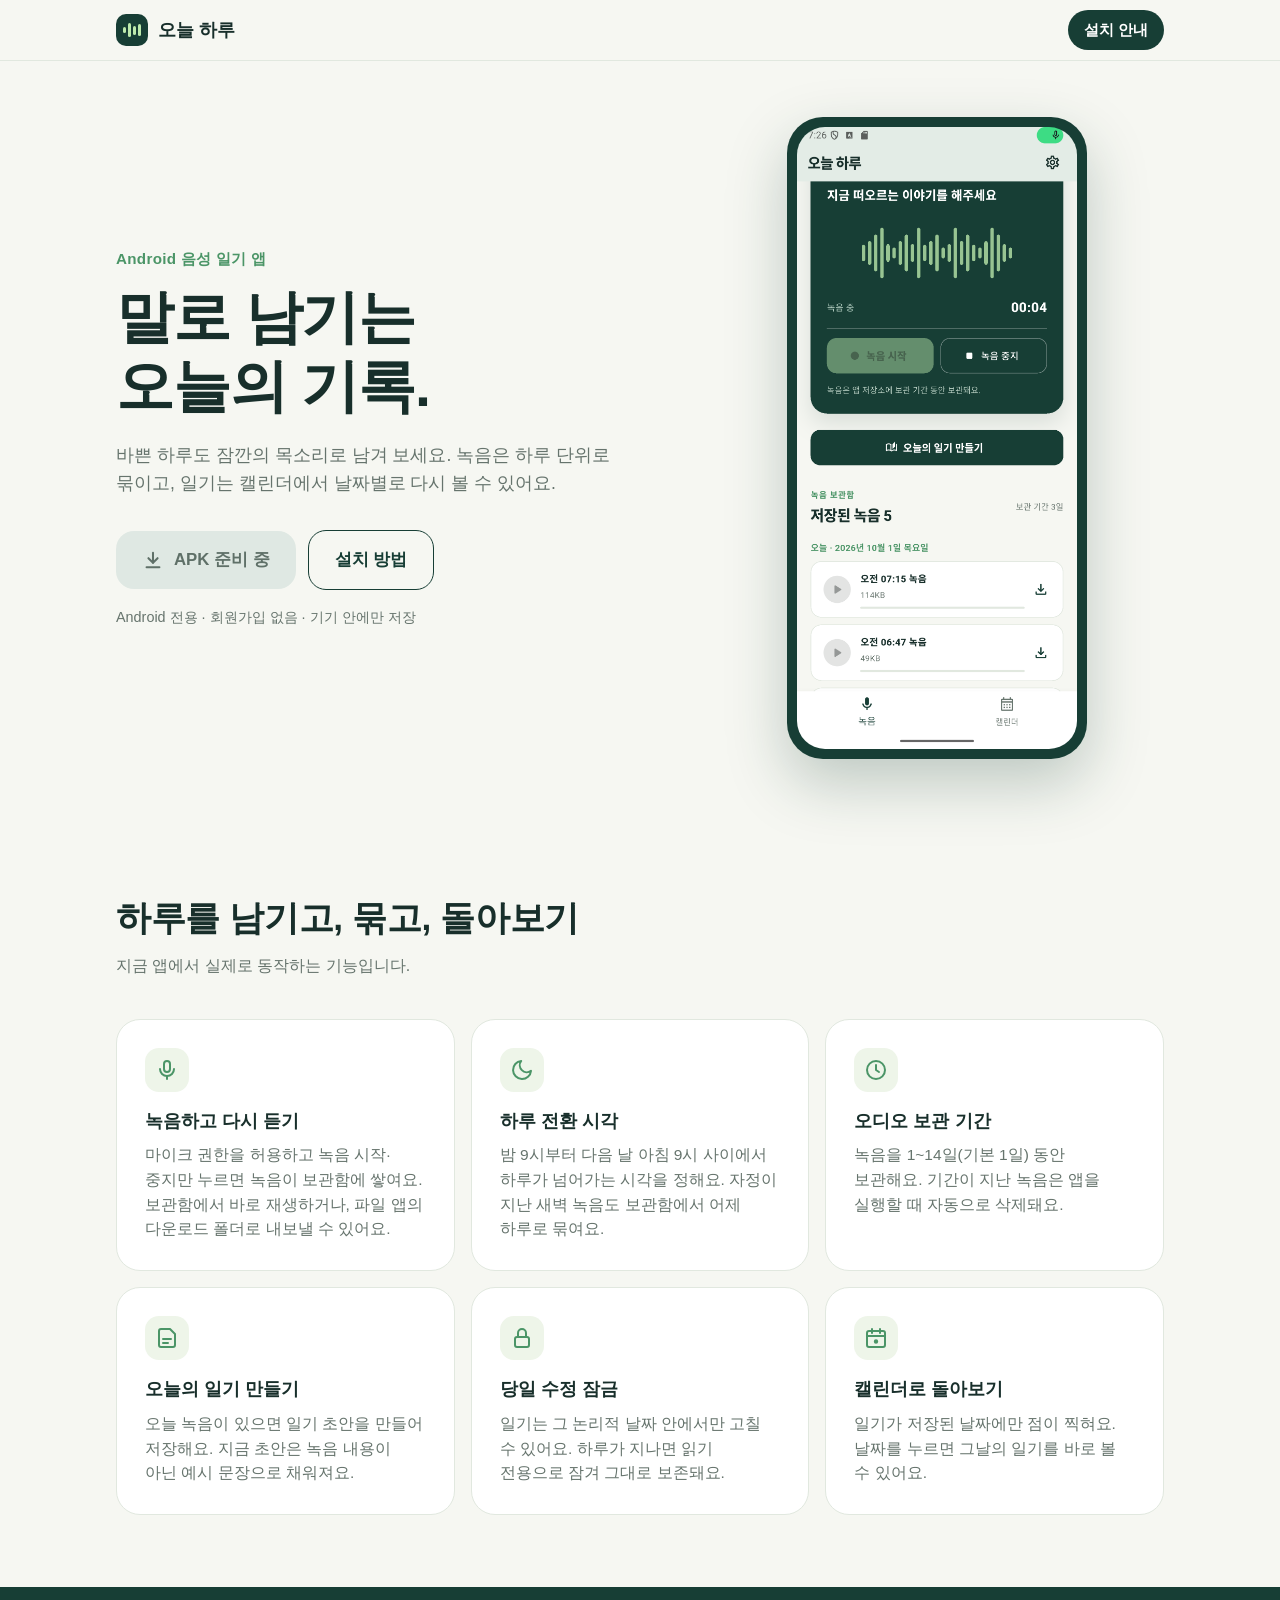
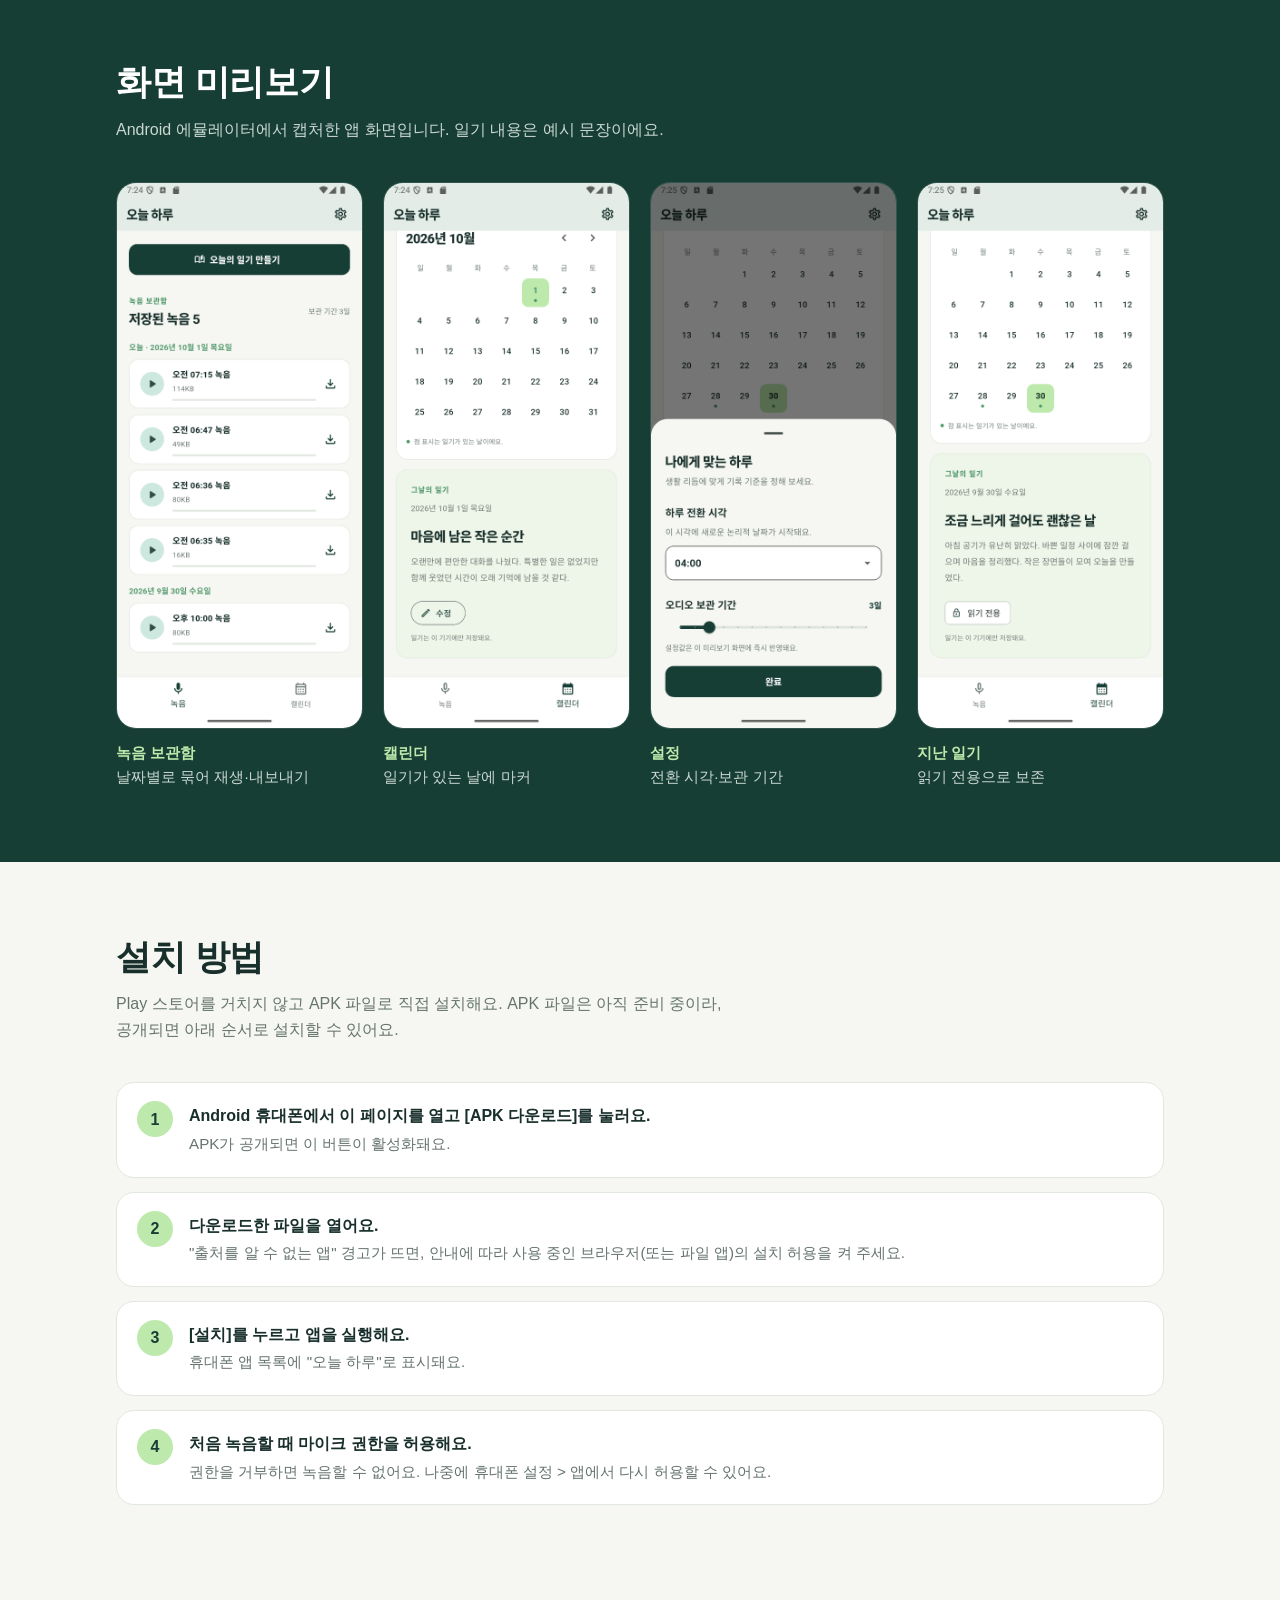
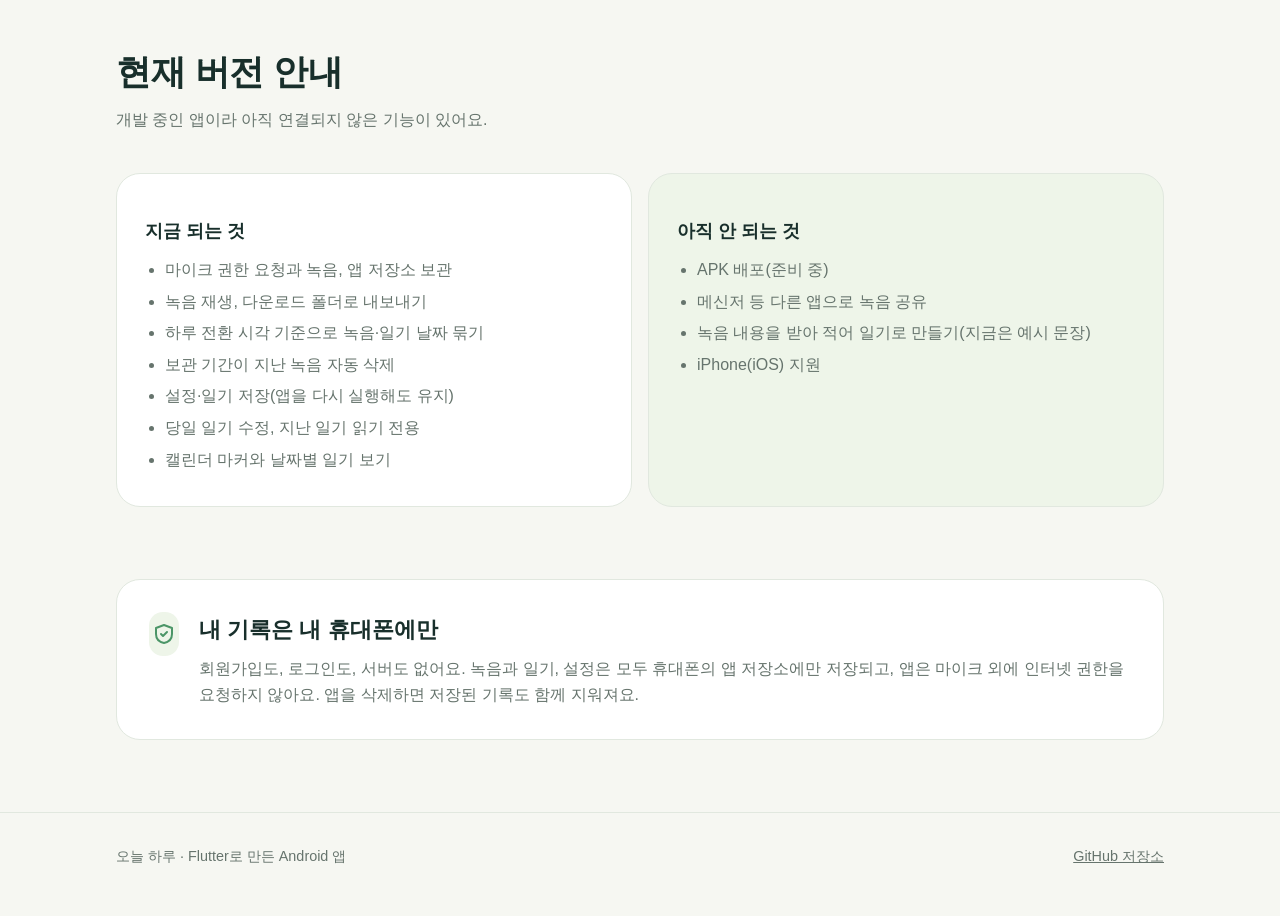
==== site/index.html @ 6d1b0fe7 "2일차 오늘하루 앱: 녹음·재생·내보내기, 로컬 저장, 랜딩 페이지 - 도메인 레이어(논리적 날짜, 당일 수정 잠금, 오디오 보관 기간)와 단위 테스트 하네스 - Android 마" ====
<!doctype html>
<html lang="ko">
<head>
  <meta charset="utf-8">
  <meta name="viewport" content="width=device-width, initial-scale=1">
  <title>오늘 하루 — 목소리로 남기는 하루 기록</title>
  <meta name="description" content="목소리로 하루를 녹음하고, 일기로 정리해 캘린더에서 돌아보는 Android 앱. 회원가입·서버 없이 기기 안에만 저장합니다.">
  <style>
    /* 앱 테마(lib/core/theme/app_theme.dart)와 같은 색상 */
    :root {
      --forest: #173E35;
      --background: #F6F7F2;
      --mint: #BDEAAC;
      --ink: #182F2B;
      --green: #4B9567;
      --soft-green: #EEF5E9;
      --muted: #66746D;
      --border: #E1E8DF;
      --surface: #FFFFFF;
      --radius: 24px;
      --max: 1080px;
    }
    * { box-sizing: border-box; }
    html { scroll-behavior: smooth; }
    [id] { scroll-margin-top: 76px; }
    body {
      margin: 0;
      background: var(--background);
      color: var(--ink);
      /* 외부 폰트 서버를 쓰지 않고 기기 기본 글꼴을 사용 */
      font-family: -apple-system, BlinkMacSystemFont, "Apple SD Gothic Neo", "Malgun Gothic", "Noto Sans KR", "Segoe UI", Roboto, sans-serif;
      line-height: 1.6;
      word-break: keep-all;
      overflow-wrap: break-word;
    }
    a { color: inherit; }
    img { max-width: 100%; height: auto; display: block; }
    .wrap { width: 100%; max-width: var(--max); margin: 0 auto; padding: 0 16px; }

    /* 상단 바 */
    header {
      position: sticky; top: 0; z-index: 10;
      background: rgba(246, 247, 242, 0.92);
      backdrop-filter: blur(8px);
      border-bottom: 1px solid var(--border);
    }
    header .wrap { display: flex; align-items: center; justify-content: space-between; height: 60px; }
    .brand { display: flex; align-items: center; gap: 10px; font-weight: 800; font-size: 1.15rem; text-decoration: none; }
    .brand-mark {
      width: 32px; height: 32px; border-radius: 10px; background: var(--forest);
      display: grid; place-items: center;
    }
    .brand-mark span { display: flex; gap: 2px; align-items: center; height: 14px; }
    .brand-mark i { width: 3px; background: var(--mint); border-radius: 2px; }
    .header-link {
      font-size: 0.95rem; font-weight: 700; text-decoration: none;
      padding: 8px 16px; border-radius: 999px; background: var(--forest); color: #fff;
    }

    /* 첫 화면 */
    .hero { padding: 56px 0 64px; }
    .hero .wrap { display: grid; gap: 40px; align-items: center; grid-template-columns: 1.1fr 0.9fr; }
    .eyebrow { color: var(--green); font-weight: 800; font-size: 0.95rem; letter-spacing: 0.02em; margin: 0 0 12px; }
    h1 { font-size: clamp(2.2rem, 6vw, 3.6rem); line-height: 1.2; margin: 0 0 20px; letter-spacing: -0.02em; }
    .lead { font-size: 1.1rem; color: var(--muted); margin: 0 0 32px; max-width: 32em; }
    .actions { display: flex; flex-wrap: wrap; gap: 12px; align-items: center; }
    .btn {
      display: inline-flex; align-items: center; gap: 10px; text-decoration: none;
      font-weight: 800; font-size: 1.05rem; padding: 16px 26px; border-radius: 18px;
    }
    .btn-primary { background: var(--forest); color: #fff; }
    .btn-primary:hover { background: #0f2c25; }
    .btn-ghost { border: 1.5px solid var(--forest); color: var(--forest); }
    .btn-disabled { background: #dfe8e3; color: #5f7068; cursor: not-allowed; }
    .btn svg { width: 22px; height: 22px; }
    .note { color: var(--muted); font-size: 0.9rem; margin: 16px 0 0; }
    .phone {
      justify-self: center; width: 300px; max-width: 100%;
      border-radius: 36px; padding: 10px; background: var(--forest);
      box-shadow: 0 24px 60px rgba(23, 62, 53, 0.25);
    }
    .phone img { border-radius: 28px; }

    /* 섹션 공통 */
    section { padding: 72px 0; }
    .section-title { font-size: clamp(1.6rem, 4vw, 2.2rem); line-height: 1.3; margin: 0 0 12px; letter-spacing: -0.01em; }
    .section-lead { color: var(--muted); margin: 0 0 40px; max-width: 40em; }

    /* 기능 */
    .features { display: grid; gap: 16px; grid-template-columns: repeat(3, 1fr); }
    .card {
      background: var(--surface); border: 1px solid var(--border);
      border-radius: var(--radius); padding: 28px;
    }
    .card h3 { margin: 14px 0 8px; font-size: 1.15rem; }
    .card p { margin: 0; color: var(--muted); font-size: 0.97rem; }
    .icon {
      width: 44px; height: 44px; border-radius: 14px; background: var(--soft-green);
      display: grid; place-items: center; color: var(--green);
    }
    .icon svg { width: 24px; height: 24px; }

    /* 화면 미리보기 */
    .screens-section { background: var(--forest); color: #fff; }
    .screens-section .section-lead { color: #c9d8d1; }
    .screens { display: grid; gap: 20px; grid-template-columns: repeat(4, 1fr); }
    .screens figure { margin: 0; }
    .screens img { border-radius: 20px; border: 1px solid rgba(255, 255, 255, 0.12); }
    .screens figcaption { margin-top: 12px; font-size: 0.95rem; color: #c9d8d1; }
    .screens figcaption strong { display: block; color: var(--mint); }

    /* 설치 방법 */
    .steps { list-style: none; padding: 0; margin: 0; display: grid; gap: 14px; counter-reset: step; }
    .steps li {
      counter-increment: step; position: relative;
      background: var(--surface); border: 1px solid var(--border); border-radius: 18px;
      padding: 20px 20px 20px 72px;
    }
    .steps li::before {
      content: counter(step); position: absolute; left: 20px; top: 18px;
      width: 36px; height: 36px; border-radius: 50%; background: var(--mint); color: var(--forest);
      font-weight: 800; display: grid; place-items: center;
    }
    .steps strong { display: block; margin-bottom: 2px; }
    .steps span { color: var(--muted); font-size: 0.95rem; }

    /* 현재 상태 */
    .status { display: grid; gap: 16px; grid-template-columns: 1fr 1fr; }
    .status ul { margin: 12px 0 0; padding-left: 20px; color: var(--muted); }
    .status li { margin-bottom: 6px; }
    .status .card.limit { background: var(--soft-green); }

    /* 개인정보 */
    .privacy {
      display: flex; gap: 20px; align-items: flex-start;
      background: var(--surface); border: 1px solid var(--border); border-radius: var(--radius); padding: 32px;
    }
    .privacy h2 { margin: 0 0 8px; font-size: 1.4rem; }
    .privacy p { margin: 0; color: var(--muted); }

    footer { border-top: 1px solid var(--border); padding: 32px 0 48px; color: var(--muted); font-size: 0.9rem; }
    footer .wrap { display: flex; flex-wrap: wrap; gap: 12px; justify-content: space-between; }

    @media (max-width: 860px) {
      .hero { padding: 36px 0 48px; }
      .hero .wrap { grid-template-columns: 1fr; }
      .features { grid-template-columns: 1fr; }
      .screens { grid-template-columns: repeat(2, 1fr); }
      .status { grid-template-columns: 1fr; }
      section { padding: 56px 0; }
    }
    @media (max-width: 420px) {
      .btn { width: 100%; justify-content: center; }
      .privacy { flex-direction: column; padding: 24px; }
      .card { padding: 22px; }
    }
  </style>
</head>
<body>
  <header>
    <div class="wrap">
      <a class="brand" href="#">
        <span class="brand-mark" aria-hidden="true"><span><i style="height:6px"></i><i style="height:14px"></i><i style="height:9px"></i><i style="height:12px"></i></span></span>
        오늘 하루
      </a>
      <a class="header-link" href="#install">설치 안내</a>
    </div>
  </header>

  <main>
    <section class="hero">
      <div class="wrap">
        <div>
          <p class="eyebrow">Android 음성 일기 앱</p>
          <h1>말로 남기는<br>오늘의 기록.</h1>
          <p class="lead">바쁜 하루도 잠깐의 목소리로 남겨 보세요. 녹음은 하루 단위로 묶이고, 일기는 캘린더에서 날짜별로 다시 볼 수 있어요.</p>
          <div class="actions" id="download">
            <span class="btn btn-disabled" role="link" aria-disabled="true">
              <svg viewBox="0 0 24 24" fill="none" stroke="currentColor" stroke-width="2.2" stroke-linecap="round" stroke-linejoin="round" aria-hidden="true"><path d="M12 4v11"/><path d="m7 10 5 5 5-5"/><path d="M5 20h14"/></svg>
              APK 준비 중
            </span>
            <a class="btn btn-ghost" href="#install">설치 방법</a>
          </div>
          <p class="note">Android 전용 · 회원가입 없음 · 기기 안에만 저장</p>
        </div>
        <div class="phone">
          <img src="images/recording-in-progress.png" width="1080" height="2400" alt="녹음 중인 오늘 하루 앱 화면. 파형과 경과 시간, 녹음 중지 버튼, 녹음 보관함이 보인다.">
        </div>
      </div>
    </section>

    <section id="features">
      <div class="wrap">
        <h2 class="section-title">하루를 남기고, 묶고, 돌아보기</h2>
        <p class="section-lead">지금 앱에서 실제로 동작하는 기능입니다.</p>
        <div class="features">
          <article class="card">
            <div class="icon" aria-hidden="true"><svg viewBox="0 0 24 24" fill="none" stroke="currentColor" stroke-width="2" stroke-linecap="round" stroke-linejoin="round"><rect x="9" y="3" width="6" height="11" rx="3"/><path d="M5 11a7 7 0 0 0 14 0"/><path d="M12 18v3"/></svg></div>
            <h3>녹음하고 다시 듣기</h3>
            <p>마이크 권한을 허용하고 녹음 시작·중지만 누르면 녹음이 보관함에 쌓여요. 보관함에서 바로 재생하거나, 파일 앱의 다운로드 폴더로 내보낼 수 있어요.</p>
          </article>
          <article class="card">
            <div class="icon" aria-hidden="true"><svg viewBox="0 0 24 24" fill="none" stroke="currentColor" stroke-width="2" stroke-linecap="round" stroke-linejoin="round"><path d="M21 12.8A9 9 0 1 1 11.2 3a7 7 0 0 0 9.8 9.8z"/></svg></div>
            <h3>하루 전환 시각</h3>
            <p>밤 9시부터 다음 날 아침 9시 사이에서 하루가 넘어가는 시각을 정해요. 자정이 지난 새벽 녹음도 보관함에서 어제 하루로 묶여요.</p>
          </article>
          <article class="card">
            <div class="icon" aria-hidden="true"><svg viewBox="0 0 24 24" fill="none" stroke="currentColor" stroke-width="2" stroke-linecap="round" stroke-linejoin="round"><circle cx="12" cy="12" r="9"/><path d="M12 7v5l3 2"/></svg></div>
            <h3>오디오 보관 기간</h3>
            <p>녹음을 1~14일(기본 1일) 동안 보관해요. 기간이 지난 녹음은 앱을 실행할 때 자동으로 삭제돼요.</p>
          </article>
          <article class="card">
            <div class="icon" aria-hidden="true"><svg viewBox="0 0 24 24" fill="none" stroke="currentColor" stroke-width="2" stroke-linecap="round" stroke-linejoin="round"><path d="M4 5a2 2 0 0 1 2-2h9l5 5v11a2 2 0 0 1-2 2H6a2 2 0 0 1-2-2z"/><path d="M8 13h8M8 17h5"/></svg></div>
            <h3>오늘의 일기 만들기</h3>
            <p>오늘 녹음이 있으면 일기 초안을 만들어 저장해요. 지금 초안은 녹음 내용이 아닌 예시 문장으로 채워져요.</p>
          </article>
          <article class="card">
            <div class="icon" aria-hidden="true"><svg viewBox="0 0 24 24" fill="none" stroke="currentColor" stroke-width="2" stroke-linecap="round" stroke-linejoin="round"><rect x="5" y="11" width="14" height="10" rx="2"/><path d="M8 11V7a4 4 0 0 1 8 0v4"/></svg></div>
            <h3>당일 수정 잠금</h3>
            <p>일기는 그 논리적 날짜 안에서만 고칠 수 있어요. 하루가 지나면 읽기 전용으로 잠겨 그대로 보존돼요.</p>
          </article>
          <article class="card">
            <div class="icon" aria-hidden="true"><svg viewBox="0 0 24 24" fill="none" stroke="currentColor" stroke-width="2" stroke-linecap="round" stroke-linejoin="round"><rect x="3" y="5" width="18" height="16" rx="2"/><path d="M3 10h18M8 3v4M16 3v4"/><circle cx="12" cy="15.5" r="1.2" fill="currentColor"/></svg></div>
            <h3>캘린더로 돌아보기</h3>
            <p>일기가 저장된 날짜에만 점이 찍혀요. 날짜를 누르면 그날의 일기를 바로 볼 수 있어요.</p>
          </article>
        </div>
      </div>
    </section>

    <section class="screens-section" id="screens">
      <div class="wrap">
        <h2 class="section-title">화면 미리보기</h2>
        <p class="section-lead">Android 에뮬레이터에서 캡처한 앱 화면입니다. 일기 내용은 예시 문장이에요.</p>
        <div class="screens">
          <figure>
            <img src="images/record.png" width="1080" height="2400" loading="lazy" alt="녹음 탭. 오늘과 9월 30일로 묶인 녹음 보관함. 녹음마다 재생과 내보내기 버튼이 있다.">
            <figcaption><strong>녹음 보관함</strong>날짜별로 묶어 재생·내보내기</figcaption>
          </figure>
          <figure>
            <img src="images/calendar.png" width="1080" height="2400" loading="lazy" alt="캘린더 탭. 월 달력과 선택한 날짜의 일기.">
            <figcaption><strong>캘린더</strong>일기가 있는 날에 마커</figcaption>
          </figure>
          <figure>
            <img src="images/settings.png" width="1080" height="2400" loading="lazy" alt="설정 화면. 하루 전환 시각과 오디오 보관 기간 선택.">
            <figcaption><strong>설정</strong>전환 시각·보관 기간</figcaption>
          </figure>
          <figure>
            <img src="images/calendar-past.png" width="1080" height="2400" loading="lazy" alt="과거 날짜의 일기가 읽기 전용으로 표시된 화면.">
            <figcaption><strong>지난 일기</strong>읽기 전용으로 보존</figcaption>
          </figure>
        </div>
      </div>
    </section>

    <section id="install">
      <div class="wrap">
        <h2 class="section-title">설치 방법</h2>
        <p class="section-lead">Play 스토어를 거치지 않고 APK 파일로 직접 설치해요. APK 파일은 아직 준비 중이라, 공개되면 아래 순서로 설치할 수 있어요.</p>
        <ol class="steps">
          <li><strong>Android 휴대폰에서 이 페이지를 열고 [APK 다운로드]를 눌러요.</strong><span>APK가 공개되면 이 버튼이 활성화돼요.</span></li>
          <li><strong>다운로드한 파일을 열어요.</strong><span>"출처를 알 수 없는 앱" 경고가 뜨면, 안내에 따라 사용 중인 브라우저(또는 파일 앱)의 설치 허용을 켜 주세요.</span></li>
          <li><strong>[설치]를 누르고 앱을 실행해요.</strong><span>휴대폰 앱 목록에 "오늘 하루"로 표시돼요.</span></li>
          <li><strong>처음 녹음할 때 마이크 권한을 허용해요.</strong><span>권한을 거부하면 녹음할 수 없어요. 나중에 휴대폰 설정 &gt; 앱에서 다시 허용할 수 있어요.</span></li>
        </ol>
      </div>
    </section>

    <section id="status">
      <div class="wrap">
        <h2 class="section-title">현재 버전 안내</h2>
        <p class="section-lead">개발 중인 앱이라 아직 연결되지 않은 기능이 있어요.</p>
        <div class="status">
          <div class="card">
            <h3>지금 되는 것</h3>
            <ul>
              <li>마이크 권한 요청과 녹음, 앱 저장소 보관</li>
              <li>녹음 재생, 다운로드 폴더로 내보내기</li>
              <li>하루 전환 시각 기준으로 녹음·일기 날짜 묶기</li>
              <li>보관 기간이 지난 녹음 자동 삭제</li>
              <li>설정·일기 저장(앱을 다시 실행해도 유지)</li>
              <li>당일 일기 수정, 지난 일기 읽기 전용</li>
              <li>캘린더 마커와 날짜별 일기 보기</li>
            </ul>
          </div>
          <div class="card limit">
            <h3>아직 안 되는 것</h3>
            <ul>
              <li>APK 배포(준비 중)</li>
              <li>메신저 등 다른 앱으로 녹음 공유</li>
              <li>녹음 내용을 받아 적어 일기로 만들기(지금은 예시 문장)</li>
              <li>iPhone(iOS) 지원</li>
            </ul>
          </div>
        </div>
      </div>
    </section>

    <section id="privacy" style="padding-top:0">
      <div class="wrap">
        <div class="privacy">
          <div class="icon" aria-hidden="true"><svg viewBox="0 0 24 24" fill="none" stroke="currentColor" stroke-width="2" stroke-linecap="round" stroke-linejoin="round"><path d="M12 3 4 6v6c0 5 3.5 8 8 9 4.5-1 8-4 8-9V6z"/><path d="m9 12 2 2 4-4"/></svg></div>
          <div>
            <h2>내 기록은 내 휴대폰에만</h2>
            <p>회원가입도, 로그인도, 서버도 없어요. 녹음과 일기, 설정은 모두 휴대폰의 앱 저장소에만 저장되고, 앱은 마이크 외에 인터넷 권한을 요청하지 않아요. 앱을 삭제하면 저장된 기록도 함께 지워져요.</p>
          </div>
        </div>
      </div>
    </section>
  </main>

  <footer>
    <div class="wrap">
      <span>오늘 하루 · Flutter로 만든 Android 앱</span>
      <a href="https://github.com/siren8170/codex-project">GitHub 저장소</a>
    </div>
  </footer>
</body>
</html>
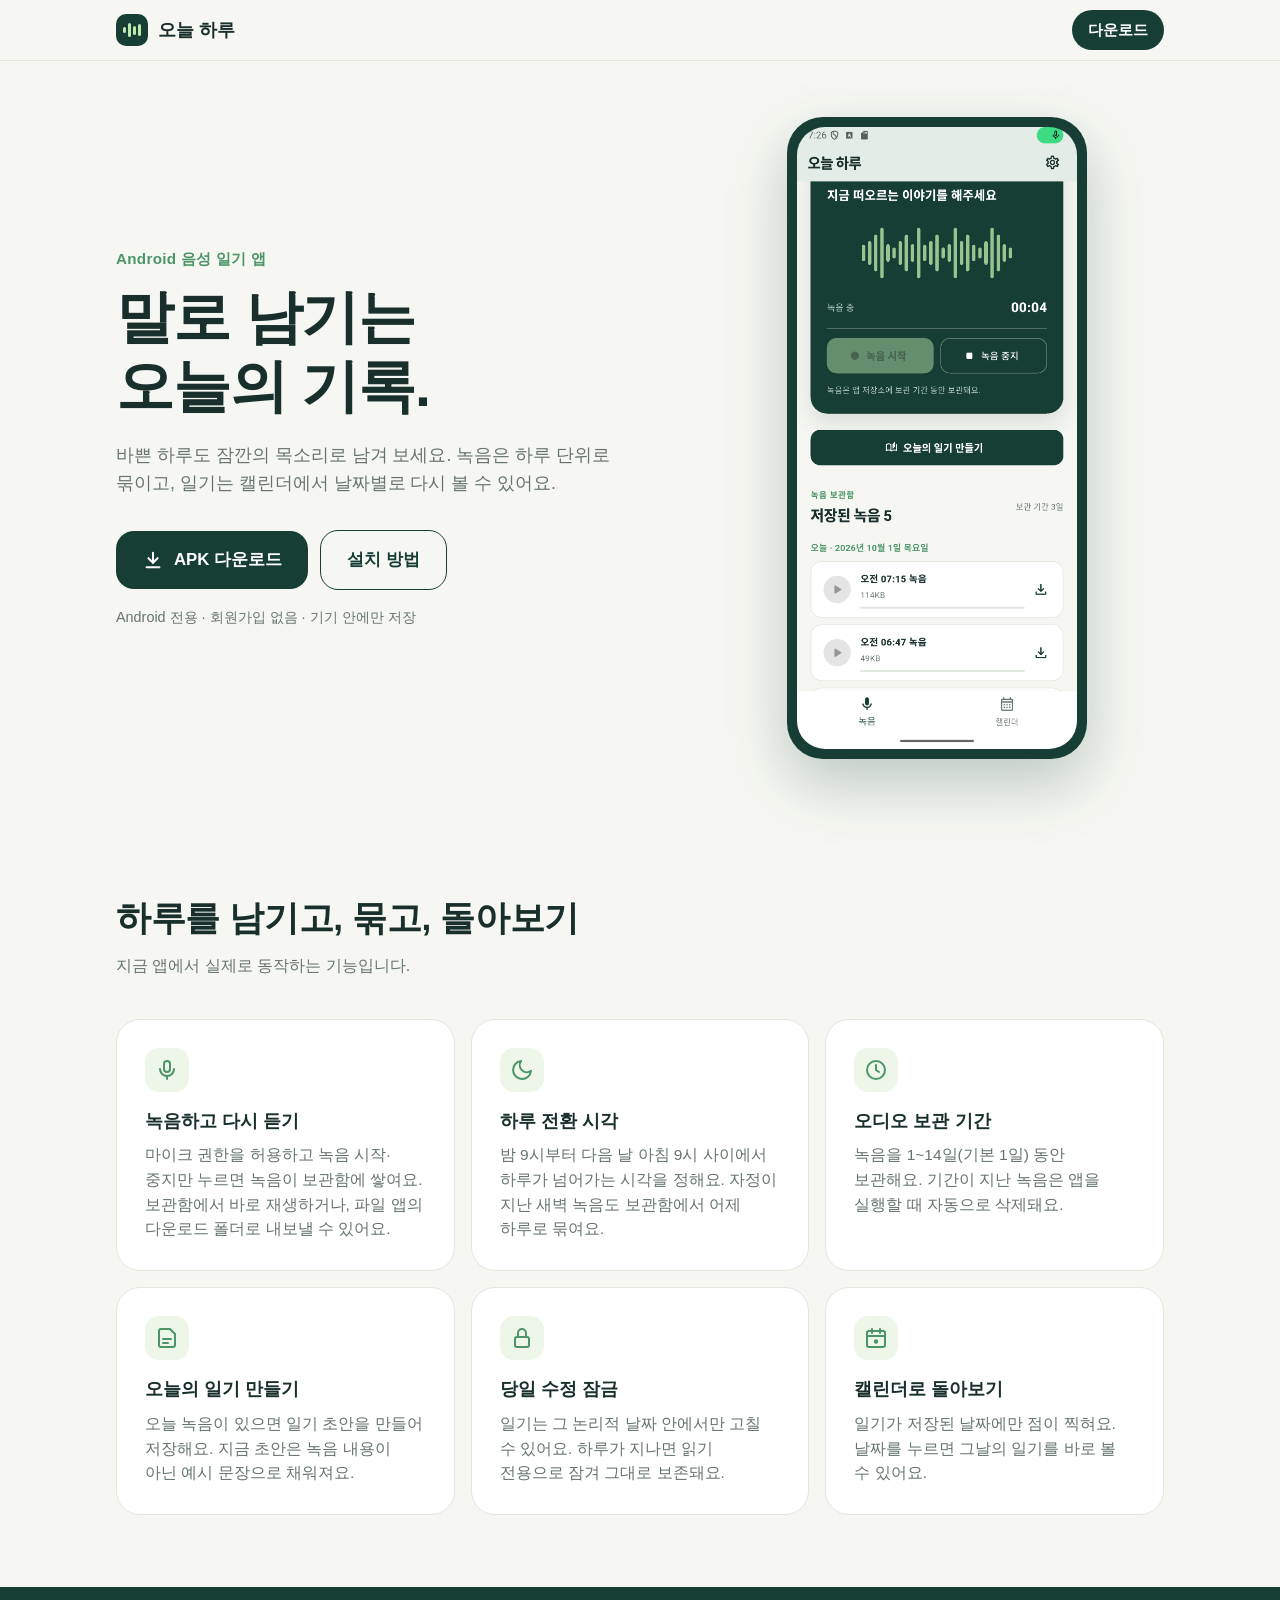
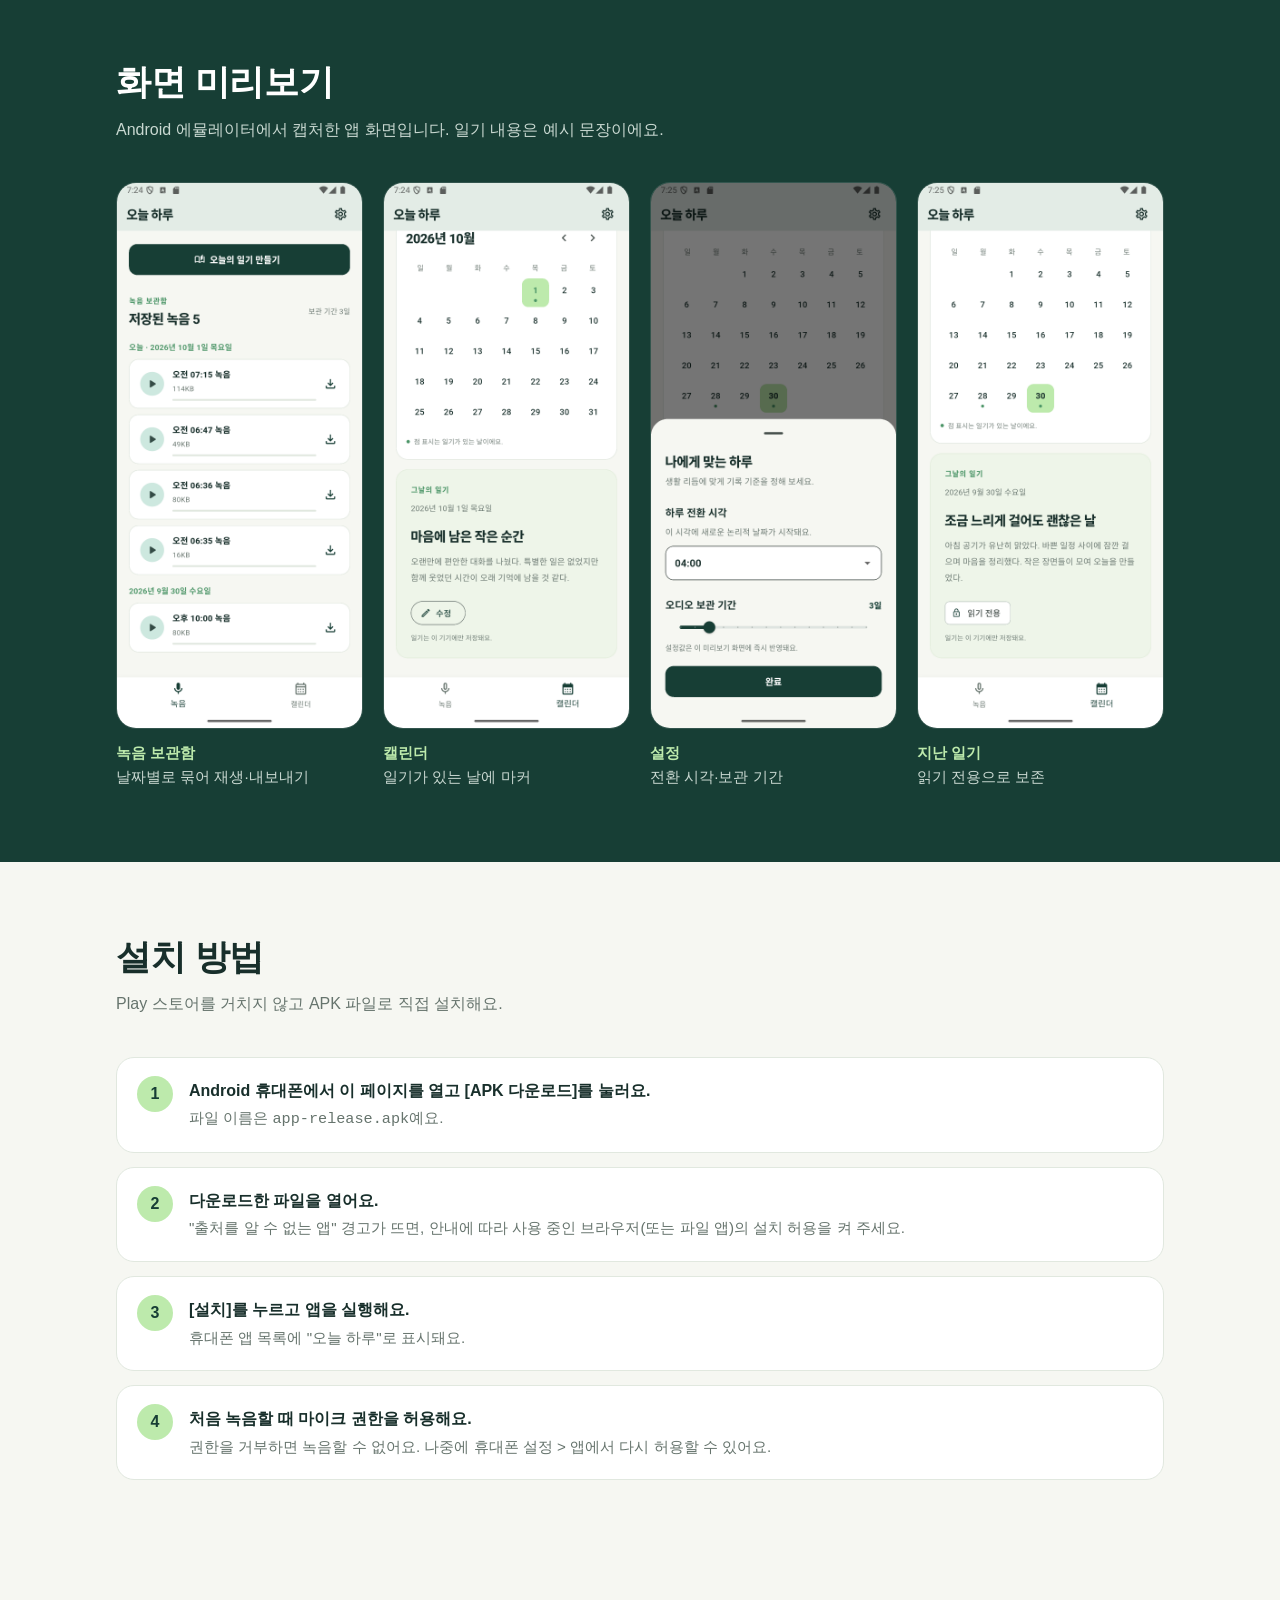
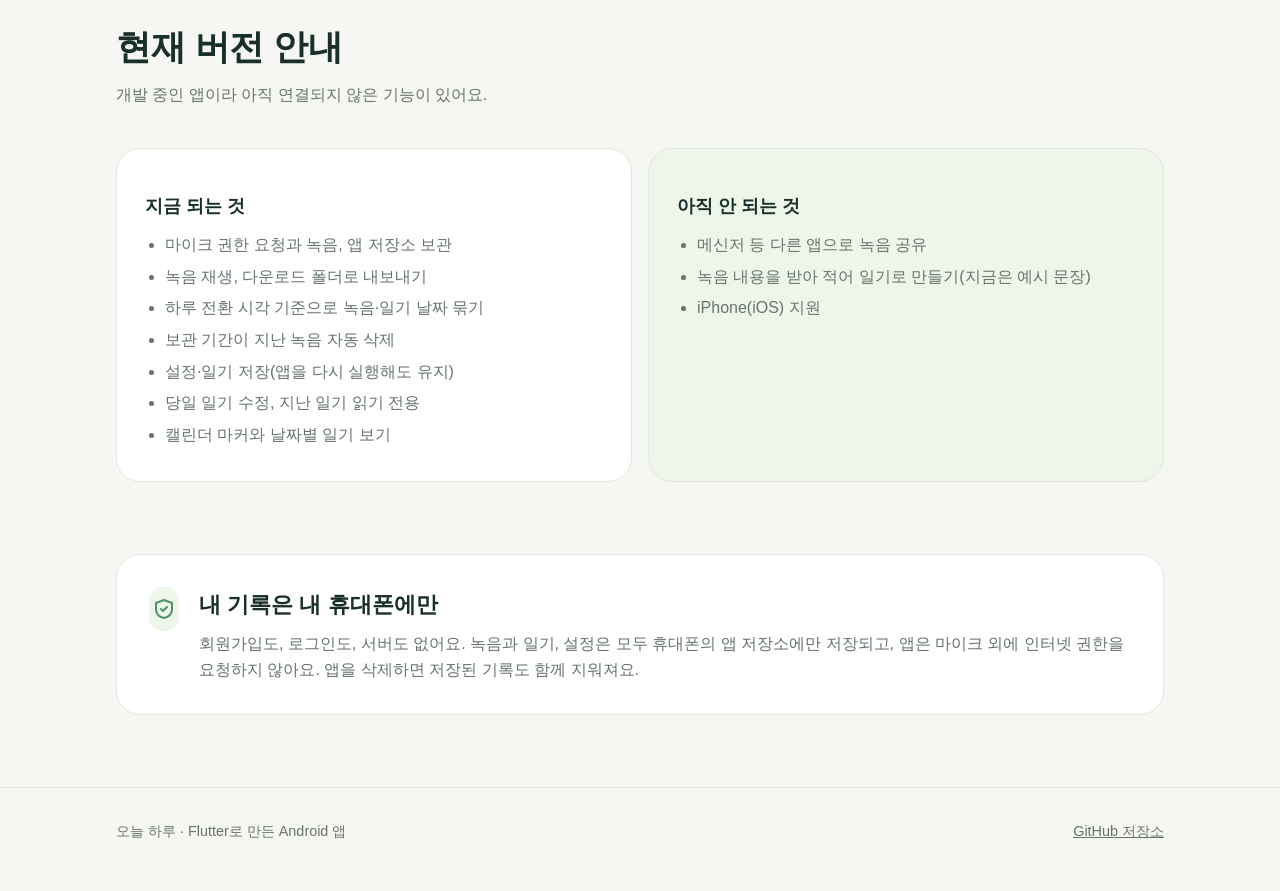
==== commit 85d75a91: "2일차 오늘하루: 랜딩 페이지 APK 다운로드 연결 GitHub 릴리스 v1.0.0의 app-release.apk로 다운로드 버튼을 연결하고 "준비 중" 안내 문구를 정리했다.  " ====
--- a/site/index.html
+++ b/site/index.html
@@ -71,7 +71,6 @@
     .btn-primary { background: var(--forest); color: #fff; }
     .btn-primary:hover { background: #0f2c25; }
     .btn-ghost { border: 1.5px solid var(--forest); color: var(--forest); }
-    .btn-disabled { background: #dfe8e3; color: #5f7068; cursor: not-allowed; }
     .btn svg { width: 22px; height: 22px; }
     .note { color: var(--muted); font-size: 0.9rem; margin: 16px 0 0; }
     .phone {
@@ -163,7 +162,7 @@
         <span class="brand-mark" aria-hidden="true"><span><i style="height:6px"></i><i style="height:14px"></i><i style="height:9px"></i><i style="height:12px"></i></span></span>
         오늘 하루
       </a>
-      <a class="header-link" href="#install">설치 안내</a>
+      <a class="header-link" href="#download">다운로드</a>
     </div>
   </header>
 
@@ -175,10 +174,10 @@
           <h1>말로 남기는<br>오늘의 기록.</h1>
           <p class="lead">바쁜 하루도 잠깐의 목소리로 남겨 보세요. 녹음은 하루 단위로 묶이고, 일기는 캘린더에서 날짜별로 다시 볼 수 있어요.</p>
           <div class="actions" id="download">
-            <span class="btn btn-disabled" role="link" aria-disabled="true">
+            <a class="btn btn-primary" href="https://github.com/siren8170/codex-project/releases/latest/download/app-release.apk">
               <svg viewBox="0 0 24 24" fill="none" stroke="currentColor" stroke-width="2.2" stroke-linecap="round" stroke-linejoin="round" aria-hidden="true"><path d="M12 4v11"/><path d="m7 10 5 5 5-5"/><path d="M5 20h14"/></svg>
-              APK 준비 중
-            </span>
+              APK 다운로드
+            </a>
             <a class="btn btn-ghost" href="#install">설치 방법</a>
           </div>
           <p class="note">Android 전용 · 회원가입 없음 · 기기 안에만 저장</p>
@@ -256,9 +255,9 @@
     <section id="install">
       <div class="wrap">
         <h2 class="section-title">설치 방법</h2>
-        <p class="section-lead">Play 스토어를 거치지 않고 APK 파일로 직접 설치해요. APK 파일은 아직 준비 중이라, 공개되면 아래 순서로 설치할 수 있어요.</p>
+        <p class="section-lead">Play 스토어를 거치지 않고 APK 파일로 직접 설치해요.</p>
         <ol class="steps">
-          <li><strong>Android 휴대폰에서 이 페이지를 열고 [APK 다운로드]를 눌러요.</strong><span>APK가 공개되면 이 버튼이 활성화돼요.</span></li>
+          <li><strong>Android 휴대폰에서 이 페이지를 열고 [APK 다운로드]를 눌러요.</strong><span>파일 이름은 <code>app-release.apk</code>예요.</span></li>
           <li><strong>다운로드한 파일을 열어요.</strong><span>"출처를 알 수 없는 앱" 경고가 뜨면, 안내에 따라 사용 중인 브라우저(또는 파일 앱)의 설치 허용을 켜 주세요.</span></li>
           <li><strong>[설치]를 누르고 앱을 실행해요.</strong><span>휴대폰 앱 목록에 "오늘 하루"로 표시돼요.</span></li>
           <li><strong>처음 녹음할 때 마이크 권한을 허용해요.</strong><span>권한을 거부하면 녹음할 수 없어요. 나중에 휴대폰 설정 &gt; 앱에서 다시 허용할 수 있어요.</span></li>
@@ -286,7 +285,6 @@
           <div class="card limit">
             <h3>아직 안 되는 것</h3>
             <ul>
-              <li>APK 배포(준비 중)</li>
               <li>메신저 등 다른 앱으로 녹음 공유</li>
               <li>녹음 내용을 받아 적어 일기로 만들기(지금은 예시 문장)</li>
               <li>iPhone(iOS) 지원</li>
